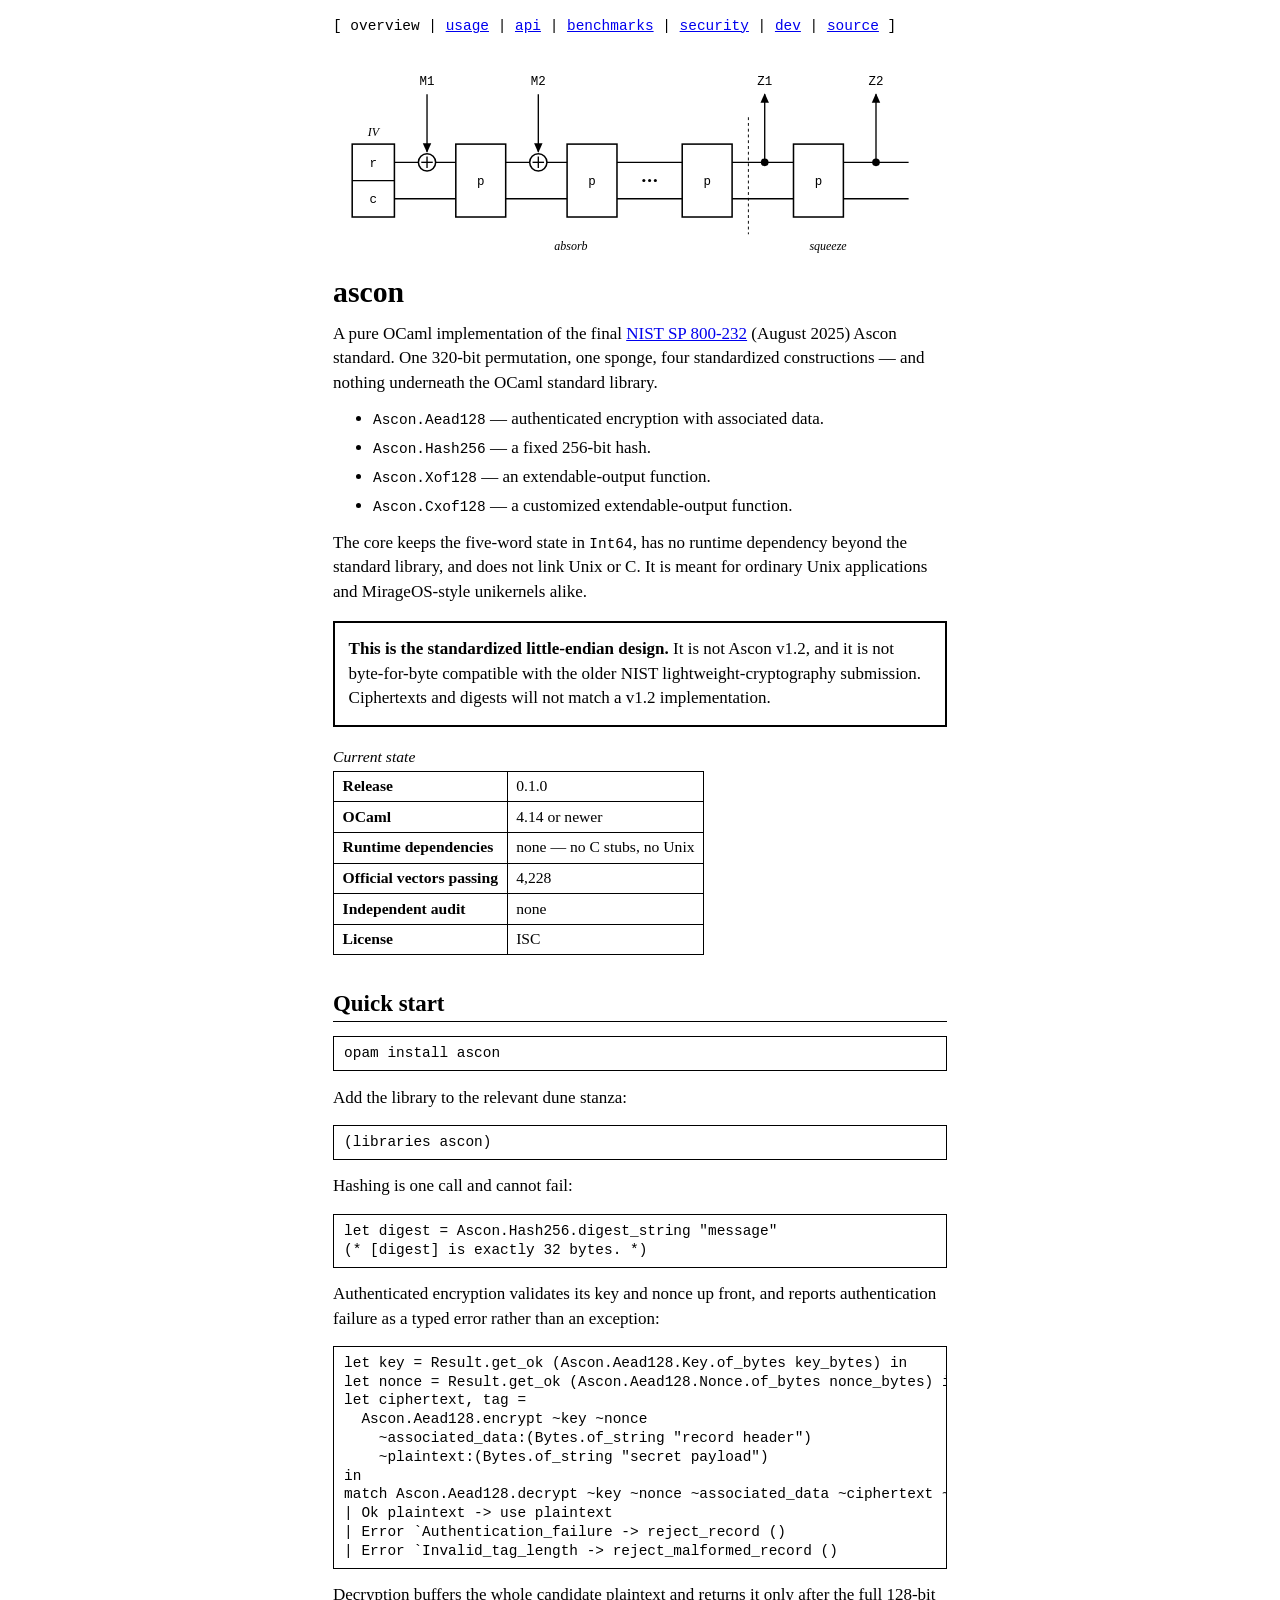
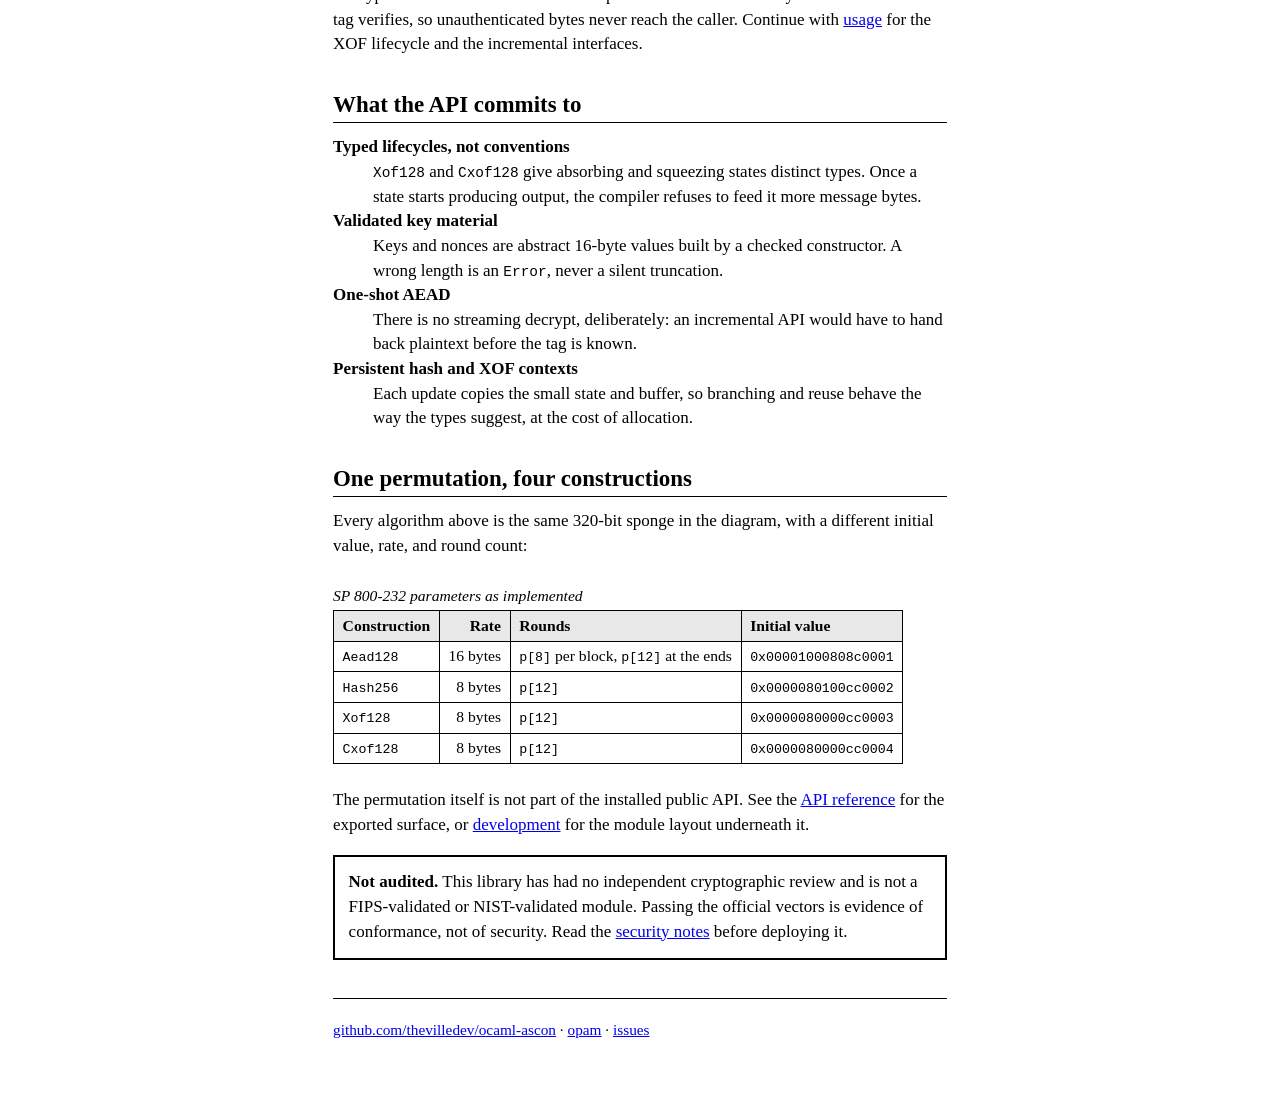
==== website/index.html @ 7b0833b7 "docs: add documentation website Add a static documentation site under website/, matching the plain b" ====
<!doctype html>
<html lang="en">
  <head>
    <meta charset="utf-8">
    <meta name="viewport" content="width=device-width, initial-scale=1">
    <meta
      name="description"
      content="ascon is a pure OCaml implementation of the final NIST SP 800-232 Ascon-AEAD128, Hash256, XOF128, and CXOF128 algorithms."
    >
    <meta name="theme-color" content="#ffffff">
    <meta property="og:type" content="website">
    <meta property="og:title" content="ascon">
    <meta
      property="og:description"
      content="NIST SP 800-232 Ascon in pure OCaml. No C, no Unix, no runtime dependencies."
    >
    <meta property="og:url" content="https://ville.dev/ocaml-ascon/">
    <meta property="og:image" content="https://ville.dev/ocaml-ascon/og.png">
    <meta property="og:image:width" content="1200">
    <meta property="og:image:height" content="630">
    <meta property="og:image:alt" content="ascon — NIST SP 800-232 in pure OCaml">
    <meta name="twitter:card" content="summary_large_image">
    <meta name="twitter:title" content="ascon">
    <meta name="twitter:description" content="NIST SP 800-232 Ascon in pure OCaml. No C, no Unix, no runtime dependencies.">
    <meta name="twitter:image" content="https://ville.dev/ocaml-ascon/og.png">
    <meta name="twitter:image:alt" content="ascon — NIST SP 800-232 in pure OCaml">
    <link rel="canonical" href="https://ville.dev/ocaml-ascon/">
    <link rel="stylesheet" href="styles.css?v=20260829">
    <title>ascon: NIST SP 800-232 in pure OCaml</title>
  </head>
  <body>
    <a class="skip-link" href="#content">Skip to content</a>
    <nav class="top" aria-label="Primary navigation">
      [ overview |
      <a href="usage.html">usage</a> |
      <a href="api.html">api</a> |
      <a href="benchmarks.html">benchmarks</a> |
      <a href="security.html">security</a> |
      <a href="development.html">dev</a> |
      <a href="https://github.com/thevilledev/ocaml-ascon">source</a> ]
    </nav>

    <main id="content">
      <svg class="diagram diagram-wide" viewBox="0 0 640 216" role="img"
        aria-label="The Ascon sponge: a 320-bit state split into a rate part and a capacity part. Message blocks M1 and M2 are XORed into the rate, each followed by the permutation p; after the last absorbed block the rate is read out as output blocks Z1 and Z2, with a permutation between them.">
        <defs>
          <marker id="tip-w" viewBox="0 0 10 10" refX="9" refY="5" markerWidth="7" markerHeight="7" orient="auto">
            <path d="M0 0.5 L10 5 L0 9.5 Z" fill="currentColor"></path>
          </marker>
        </defs>

        <text class="cap" x="42" y="88">IV</text>
        <rect class="box" x="20" y="96" width="44" height="76"></rect>
        <line class="wire" x1="20" y1="134" x2="64" y2="134"></line>
        <g class="lbl">
          <text x="42" y="115" dy="0.35em">r</text>
          <text x="42" y="153" dy="0.35em">c</text>
        </g>

        <g class="wire">
          <line x1="64" y1="115" x2="600" y2="115"></line>
          <line x1="64" y1="153" x2="600" y2="153"></line>
        </g>

        <text class="lbl" x="98" y="34">M1</text>
        <path class="flow" d="M98 44 L98 104" marker-end="url(#tip-w)"></path>
        <circle class="xor" cx="98" cy="115" r="9"></circle>
        <g class="wire">
          <line x1="92" y1="115" x2="104" y2="115"></line>
          <line x1="98" y1="109" x2="98" y2="121"></line>
        </g>

        <rect class="box" x="128" y="96" width="52" height="76"></rect>
        <text class="lbl" x="154" y="134" dy="0.35em">p</text>

        <text class="lbl" x="214" y="34">M2</text>
        <path class="flow" d="M214 44 L214 104" marker-end="url(#tip-w)"></path>
        <circle class="xor" cx="214" cy="115" r="9"></circle>
        <g class="wire">
          <line x1="208" y1="115" x2="220" y2="115"></line>
          <line x1="214" y1="109" x2="214" y2="121"></line>
        </g>

        <rect class="box" x="244" y="96" width="52" height="76"></rect>
        <text class="lbl" x="270" y="134" dy="0.35em">p</text>

        <g class="tap">
          <circle cx="324" cy="134" r="1.6"></circle>
          <circle cx="330" cy="134" r="1.6"></circle>
          <circle cx="336" cy="134" r="1.6"></circle>
        </g>

        <rect class="box" x="364" y="96" width="52" height="76"></rect>
        <text class="lbl" x="390" y="134" dy="0.35em">p</text>

        <line class="phase" x1="433" y1="68" x2="433" y2="190"></line>

        <text class="lbl" x="450" y="34">Z1</text>
        <path class="flow" d="M450 115 L450 44" marker-end="url(#tip-w)"></path>
        <circle class="tap" cx="450" cy="115" r="4"></circle>

        <rect class="box" x="480" y="96" width="52" height="76"></rect>
        <text class="lbl" x="506" y="134" dy="0.35em">p</text>

        <text class="lbl" x="566" y="34">Z2</text>
        <path class="flow" d="M566 115 L566 44" marker-end="url(#tip-w)"></path>
        <circle class="tap" cx="566" cy="115" r="4"></circle>

        <text class="cap" x="248" y="206">absorb</text>
        <text class="cap" x="516" y="206">squeeze</text>
      </svg>

      <svg class="diagram diagram-tall" viewBox="0 0 300 420" role="img"
        aria-label="The Ascon sponge: a 320-bit state split into a rate part and a capacity part. Message blocks M1 and M2 are XORed into the rate, each followed by the permutation p; after the last absorbed block the rate is read out as output blocks Z1 and Z2, with a permutation between them.">
        <defs>
          <marker id="tip-t" viewBox="0 0 10 10" refX="9" refY="5" markerWidth="7" markerHeight="7" orient="auto">
            <path d="M0 0.5 L10 5 L0 9.5 Z" fill="currentColor"></path>
          </marker>
        </defs>

        <text class="cap" x="150" y="20">IV</text>
        <rect class="box" x="88" y="28" width="124" height="32"></rect>
        <line class="wire" x1="150" y1="28" x2="150" y2="60"></line>
        <g class="lbl">
          <text x="119" y="44" dy="0.35em">r</text>
          <text x="181" y="44" dy="0.35em">c</text>
        </g>

        <g class="wire">
          <line x1="119" y1="60" x2="119" y2="406"></line>
          <line x1="181" y1="60" x2="181" y2="406"></line>
        </g>

        <text class="lbl end" x="30" y="84" dy="0.35em">M1</text>
        <path class="flow" d="M40 84 L106 84" marker-end="url(#tip-t)"></path>
        <circle class="xor" cx="119" cy="84" r="9"></circle>
        <g class="wire">
          <line x1="113" y1="84" x2="125" y2="84"></line>
          <line x1="119" y1="78" x2="119" y2="90"></line>
        </g>

        <rect class="box" x="88" y="106" width="124" height="28"></rect>
        <text class="lbl" x="150" y="120" dy="0.35em">p</text>

        <text class="lbl end" x="30" y="158" dy="0.35em">M2</text>
        <path class="flow" d="M40 158 L106 158" marker-end="url(#tip-t)"></path>
        <circle class="xor" cx="119" cy="158" r="9"></circle>
        <g class="wire">
          <line x1="113" y1="158" x2="125" y2="158"></line>
          <line x1="119" y1="152" x2="119" y2="164"></line>
        </g>

        <rect class="box" x="88" y="180" width="124" height="28"></rect>
        <text class="lbl" x="150" y="194" dy="0.35em">p</text>

        <g class="tap">
          <circle cx="150" cy="226" r="1.6"></circle>
          <circle cx="150" cy="232" r="1.6"></circle>
          <circle cx="150" cy="238" r="1.6"></circle>
        </g>
        <text class="cap start" x="222" y="236">absorb</text>

        <rect class="box" x="88" y="256" width="124" height="28"></rect>
        <text class="lbl" x="150" y="270" dy="0.35em">p</text>

        <line class="phase" x1="24" y1="298" x2="276" y2="298"></line>

        <text class="lbl end" x="30" y="320" dy="0.35em">Z1</text>
        <path class="flow" d="M119 320 L40 320" marker-end="url(#tip-t)"></path>
        <circle class="tap" cx="119" cy="320" r="4"></circle>

        <rect class="box" x="88" y="342" width="124" height="28"></rect>
        <text class="lbl" x="150" y="356" dy="0.35em">p</text>
        <text class="cap start" x="222" y="360">squeeze</text>

        <text class="lbl end" x="30" y="392" dy="0.35em">Z2</text>
        <path class="flow" d="M119 392 L40 392" marker-end="url(#tip-t)"></path>
        <circle class="tap" cx="119" cy="392" r="4"></circle>
      </svg>

      <h1>ascon</h1>

      <p>
        A pure OCaml implementation of the final
        <a href="https://doi.org/10.6028/NIST.SP.800-232">NIST SP 800-232</a>
        (August 2025) Ascon standard. One 320-bit permutation, one sponge, four
        standardized constructions &mdash; and nothing underneath the OCaml
        standard library.
      </p>

      <ul>
        <li><code>Ascon.Aead128</code> &mdash; authenticated encryption with associated data.</li>
        <li><code>Ascon.Hash256</code> &mdash; a fixed 256-bit hash.</li>
        <li><code>Ascon.Xof128</code> &mdash; an extendable-output function.</li>
        <li><code>Ascon.Cxof128</code> &mdash; a customized extendable-output function.</li>
      </ul>

      <p>
        The core keeps the five-word state in <code>Int64</code>, has no runtime
        dependency beyond the standard library, and does not link Unix or C. It
        is meant for ordinary Unix applications and MirageOS-style unikernels
        alike.
      </p>

      <div class="notice">
        <p>
          <strong>This is the standardized little-endian design.</strong> It is
          not Ascon v1.2, and it is not byte-for-byte compatible with the older
          NIST lightweight-cryptography submission. Ciphertexts and digests
          will not match a v1.2 implementation.
        </p>
      </div>

      <table>
        <caption>Current state</caption>
        <tbody>
          <tr><th scope="row">Release</th><td>0.1.0</td></tr>
          <tr><th scope="row">OCaml</th><td>4.14 or newer</td></tr>
          <tr><th scope="row">Runtime dependencies</th><td>none &mdash; no C stubs, no Unix</td></tr>
          <tr><th scope="row">Official vectors passing</th><td>4,228</td></tr>
          <tr><th scope="row">Independent audit</th><td>none</td></tr>
          <tr><th scope="row">License</th><td>ISC</td></tr>
        </tbody>
      </table>

      <h2 id="quick-start">Quick start</h2>

      <pre><code>opam install ascon</code></pre>

      <p>Add the library to the relevant dune stanza:</p>

      <pre><code>(libraries ascon)</code></pre>

      <p>Hashing is one call and cannot fail:</p>

      <pre><code>let digest = Ascon.Hash256.digest_string "message"
(* [digest] is exactly 32 bytes. *)</code></pre>

      <p>
        Authenticated encryption validates its key and nonce up front, and
        reports authentication failure as a typed error rather than an
        exception:
      </p>

      <pre><code>let key = Result.get_ok (Ascon.Aead128.Key.of_bytes key_bytes) in
let nonce = Result.get_ok (Ascon.Aead128.Nonce.of_bytes nonce_bytes) in
let ciphertext, tag =
  Ascon.Aead128.encrypt ~key ~nonce
    ~associated_data:(Bytes.of_string "record header")
    ~plaintext:(Bytes.of_string "secret payload")
in
match Ascon.Aead128.decrypt ~key ~nonce ~associated_data ~ciphertext ~tag with
| Ok plaintext -&gt; use plaintext
| Error `Authentication_failure -&gt; reject_record ()
| Error `Invalid_tag_length -&gt; reject_malformed_record ()</code></pre>

      <p>
        Decryption buffers the whole candidate plaintext and returns it only
        after the full 128-bit tag verifies, so unauthenticated bytes never
        reach the caller. Continue with
        <a href="usage.html">usage</a> for the XOF lifecycle and the
        incremental interfaces.
      </p>

      <h2 id="design">What the API commits to</h2>

      <dl>
        <dt><strong>Typed lifecycles, not conventions</strong></dt>
        <dd>
          <code>Xof128</code> and <code>Cxof128</code> give absorbing and
          squeezing states distinct types. Once a state starts producing
          output, the compiler refuses to feed it more message bytes.
        </dd>
        <dt><strong>Validated key material</strong></dt>
        <dd>
          Keys and nonces are abstract 16-byte values built by a checked
          constructor. A wrong length is an <code>Error</code>, never a
          silent truncation.
        </dd>
        <dt><strong>One-shot AEAD</strong></dt>
        <dd>
          There is no streaming decrypt, deliberately: an incremental API
          would have to hand back plaintext before the tag is known.
        </dd>
        <dt><strong>Persistent hash and XOF contexts</strong></dt>
        <dd>
          Each update copies the small state and buffer, so branching and
          reuse behave the way the types suggest, at the cost of allocation.
        </dd>
      </dl>

      <h2 id="sponge">One permutation, four constructions</h2>

      <p>
        Every algorithm above is the same 320-bit sponge in the diagram, with a
        different initial value, rate, and round count:
      </p>

      <div class="table-scroll">
        <table>
          <caption>SP 800-232 parameters as implemented</caption>
          <thead>
            <tr>
              <th scope="col">Construction</th>
              <th scope="col" class="n">Rate</th>
              <th scope="col">Rounds</th>
              <th scope="col">Initial value</th>
            </tr>
          </thead>
          <tbody>
            <tr><td><code>Aead128</code></td><td class="n">16 bytes</td><td><code>p[8]</code> per block, <code>p[12]</code> at the ends</td><td><code>0x00001000808c0001</code></td></tr>
            <tr><td><code>Hash256</code></td><td class="n">8 bytes</td><td><code>p[12]</code></td><td><code>0x0000080100cc0002</code></td></tr>
            <tr><td><code>Xof128</code></td><td class="n">8 bytes</td><td><code>p[12]</code></td><td><code>0x0000080000cc0003</code></td></tr>
            <tr><td><code>Cxof128</code></td><td class="n">8 bytes</td><td><code>p[12]</code></td><td><code>0x0000080000cc0004</code></td></tr>
          </tbody>
        </table>
      </div>

      <p>
        The permutation itself is not part of the installed public API. See the
        <a href="api.html">API reference</a> for the exported surface, or
        <a href="development.html#layout">development</a> for the module
        layout underneath it.
      </p>

      <div class="notice">
        <p>
          <strong>Not audited.</strong> This library has had no independent
          cryptographic review and is not a FIPS-validated or NIST-validated
          module. Passing the official vectors is evidence of conformance, not
          of security. Read the <a href="security.html">security notes</a>
          before deploying it.
        </p>
      </div>
    </main>

    <footer>
      <p>
        <a href="https://github.com/thevilledev/ocaml-ascon">github.com/thevilledev/ocaml-ascon</a>
        &middot; <a href="https://ocaml.org/p/ascon/latest">opam</a>
        &middot; <a href="https://github.com/thevilledev/ocaml-ascon/issues">issues</a>
      </p>
    </footer>
  </body>
</html>
---- website/styles.css ----
/* ascon — plain black-on-white documentation. */

* {
  box-sizing: border-box;
}

html {
  background: #fff;
  color: #000;
}

body {
  margin: 0 auto;
  padding: 0.75rem 1rem 3rem;
  max-width: 76ch;
  font-family: "Times New Roman", Times, serif;
  font-size: 1.0625rem;
  line-height: 1.45;
}

h1,
h2,
h3 {
  line-height: 1.2;
  margin: 1.5em 0 0.4em;
}

h1 {
  margin-top: 0.5em;
  font-size: 1.75em;
}

h2 {
  font-size: 1.35em;
  border-bottom: 1px solid #000;
  padding-bottom: 0.15em;
}

h3 {
  font-size: 1.1em;
}

p,
ul,
ol,
dl {
  margin: 0.7em 0;
}

li {
  margin: 0.25em 0;
}

a {
  color: #00e;
}

a:visited {
  color: #551a8b;
}

hr {
  border: 0;
  border-top: 1px solid #000;
  margin: 1.6em 0;
}

code,
pre,
samp,
kbd {
  font-family: ui-monospace, "SF Mono", Menlo, Consolas, "Liberation Mono", monospace;
  font-size: 0.85em;
}

pre {
  padding: 0.5em 0.7em;
  border: 1px solid #000;
  overflow-x: auto;
  line-height: 1.3;
}

pre code {
  font-size: 1em;
}

/* Header diagram: the sponge that every Ascon construction shares. */

.diagram {
  display: block;
  width: 100%;
  height: auto;
  margin: 0.9em auto 0.2em;
  color: #000;
}

.diagram .wire {
  fill: none;
  stroke: currentColor;
  stroke-width: 1.4;
}

.diagram .box {
  fill: #fff;
  stroke: currentColor;
  stroke-width: 1.6;
}

.diagram .xor {
  fill: #fff;
  stroke: currentColor;
  stroke-width: 1.6;
}

.diagram .tap {
  fill: currentColor;
}

.diagram .phase {
  fill: none;
  stroke: currentColor;
  stroke-width: 1;
  stroke-dasharray: 3 3;
}

.diagram .flow {
  fill: none;
  stroke: currentColor;
  stroke-width: 1.4;
}

.diagram text {
  fill: currentColor;
  text-anchor: middle;
}

.diagram .lbl {
  font-family: ui-monospace, "SF Mono", Menlo, Consolas, "Liberation Mono", monospace;
  font-size: 13px;
}

.diagram .cap {
  font-style: italic;
  font-size: 12.5px;
}

.diagram .start {
  text-anchor: start;
}

.diagram .end {
  text-anchor: end;
}

.diagram-tall {
  display: none;
}

@media (max-width: 560px) {
  .diagram-wide {
    display: none;
  }

  .diagram-tall {
    display: block;
    max-width: 300px;
  }
}

nav.top {
  font-family: ui-monospace, "SF Mono", Menlo, Consolas, "Liberation Mono", monospace;
  font-size: 0.85em;
  margin: 0.25em 0 1em;
  overflow-x: auto;
  white-space: nowrap;
}

table {
  border-collapse: collapse;
  margin: 0.8em 0;
  font-size: 0.92em;
}

caption {
  caption-side: top;
  text-align: left;
  font-style: italic;
  padding: 0.15em 0;
}

th,
td {
  border: 1px solid #000;
  padding: 0.22em 0.55em;
  text-align: left;
  vertical-align: top;
}

thead th {
  background: #e8e8e8;
}

td.n,
th.n {
  text-align: right;
  font-variant-numeric: tabular-nums;
}

.table-scroll {
  overflow-x: auto;
}

.notice {
  border: 2px solid #000;
  padding: 0.5em 0.8em;
  margin: 1em 0;
}

.notice p {
  margin: 0.3em 0;
}

.fine {
  font-size: 0.85em;
}

footer {
  margin-top: 2.5em;
  border-top: 1px solid #000;
  padding-top: 0.6em;
  font-size: 0.9em;
}

.skip-link {
  position: absolute;
  left: -999px;
}

.skip-link:focus {
  position: static;
}
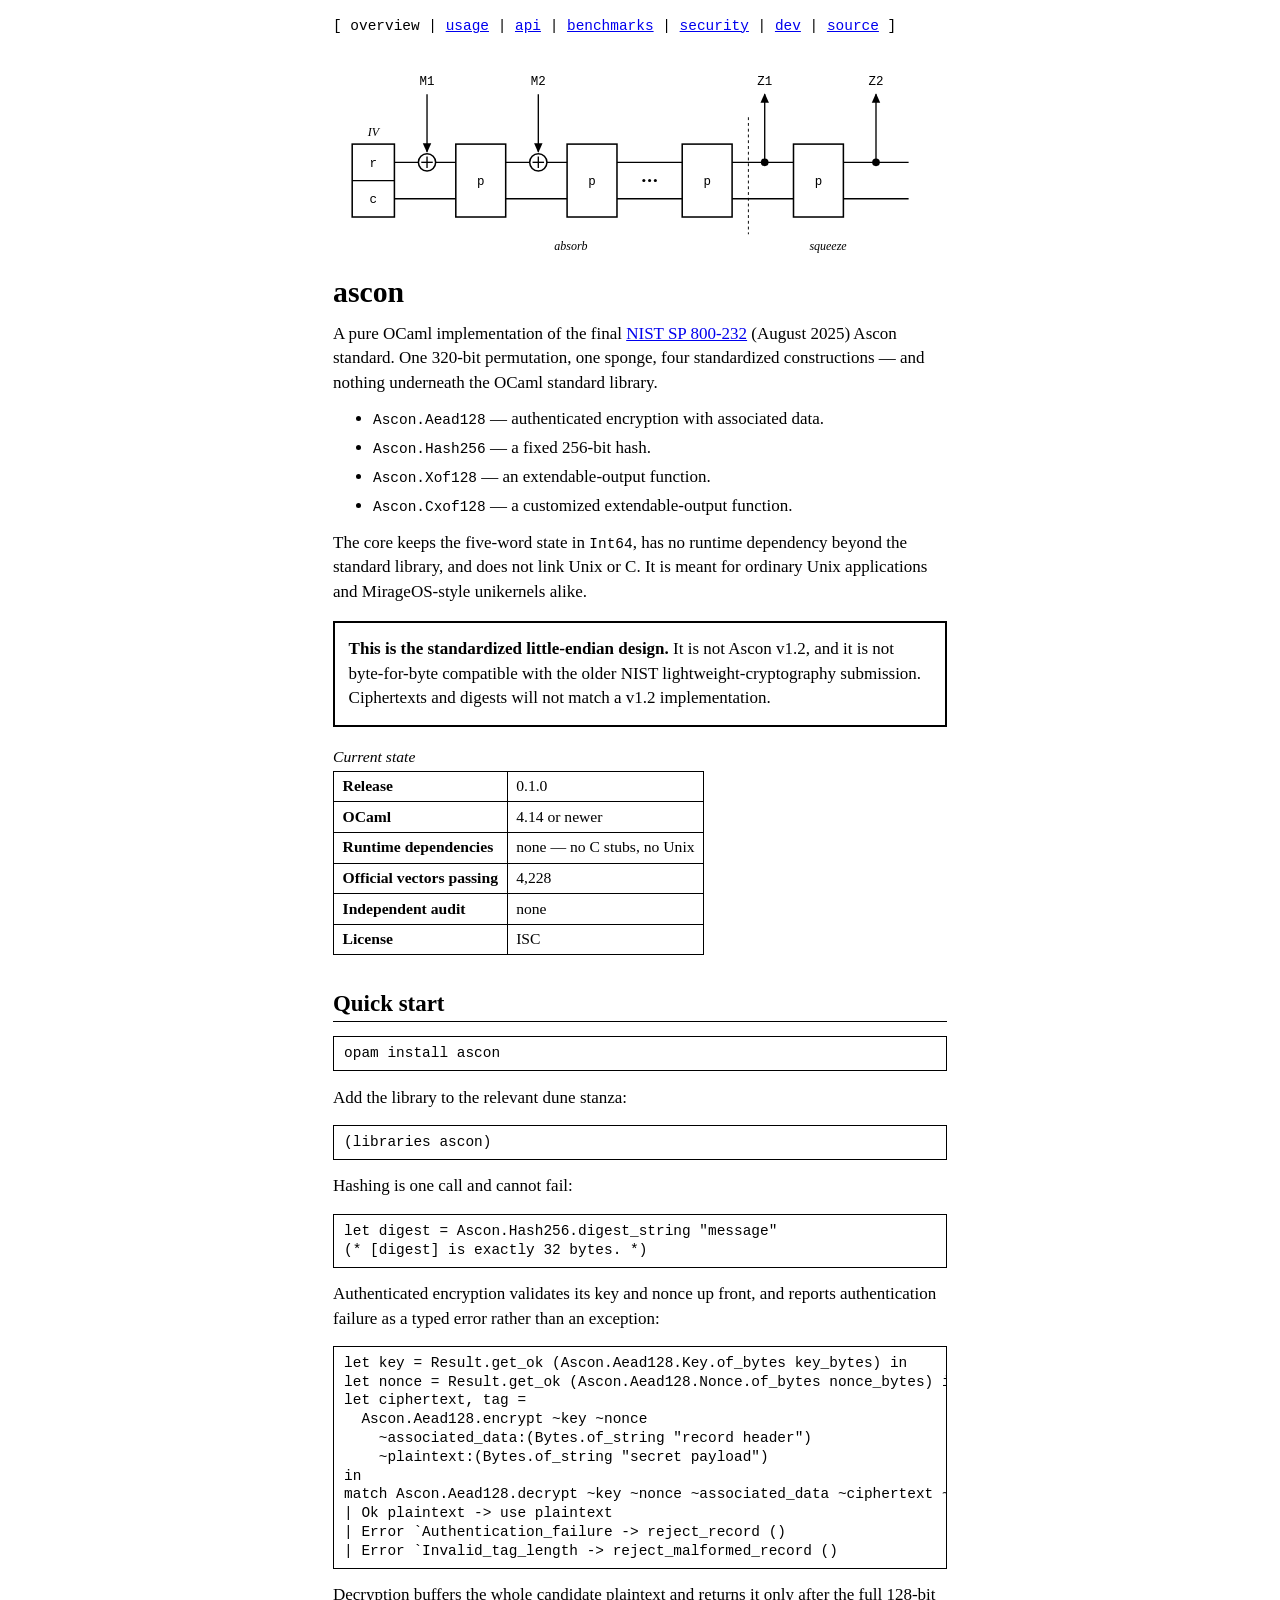
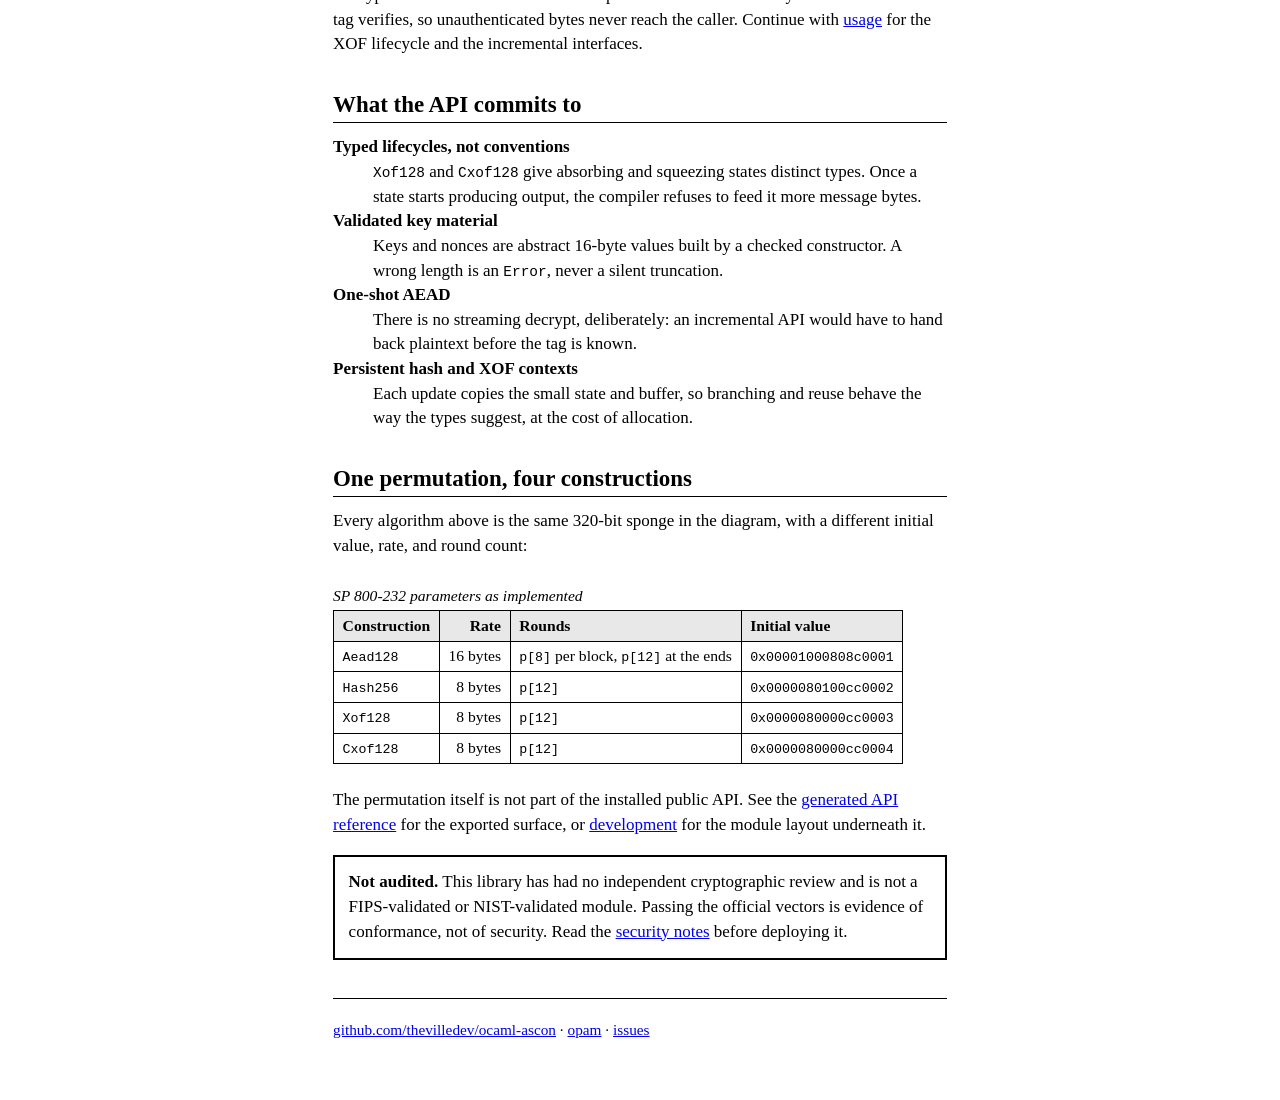
==== commit b7d6bfe4: "docs: remove redundant API page Link the website to the generated OCaml package documentation instea" ====
--- a/website/index.html
+++ b/website/index.html
@@ -33,7 +33,7 @@
     <nav class="top" aria-label="Primary navigation">
       [ overview |
       <a href="usage.html">usage</a> |
-      <a href="api.html">api</a> |
+      <a href="https://ocaml.org/p/ascon/latest">api</a> |
       <a href="benchmarks.html">benchmarks</a> |
       <a href="security.html">security</a> |
       <a href="development.html">dev</a> |
@@ -318,7 +318,8 @@
 
       <p>
         The permutation itself is not part of the installed public API. See the
-        <a href="api.html">API reference</a> for the exported surface, or
+        <a href="https://ocaml.org/p/ascon/latest">generated API reference</a>
+        for the exported surface, or
         <a href="development.html#layout">development</a> for the module
         layout underneath it.
       </p>
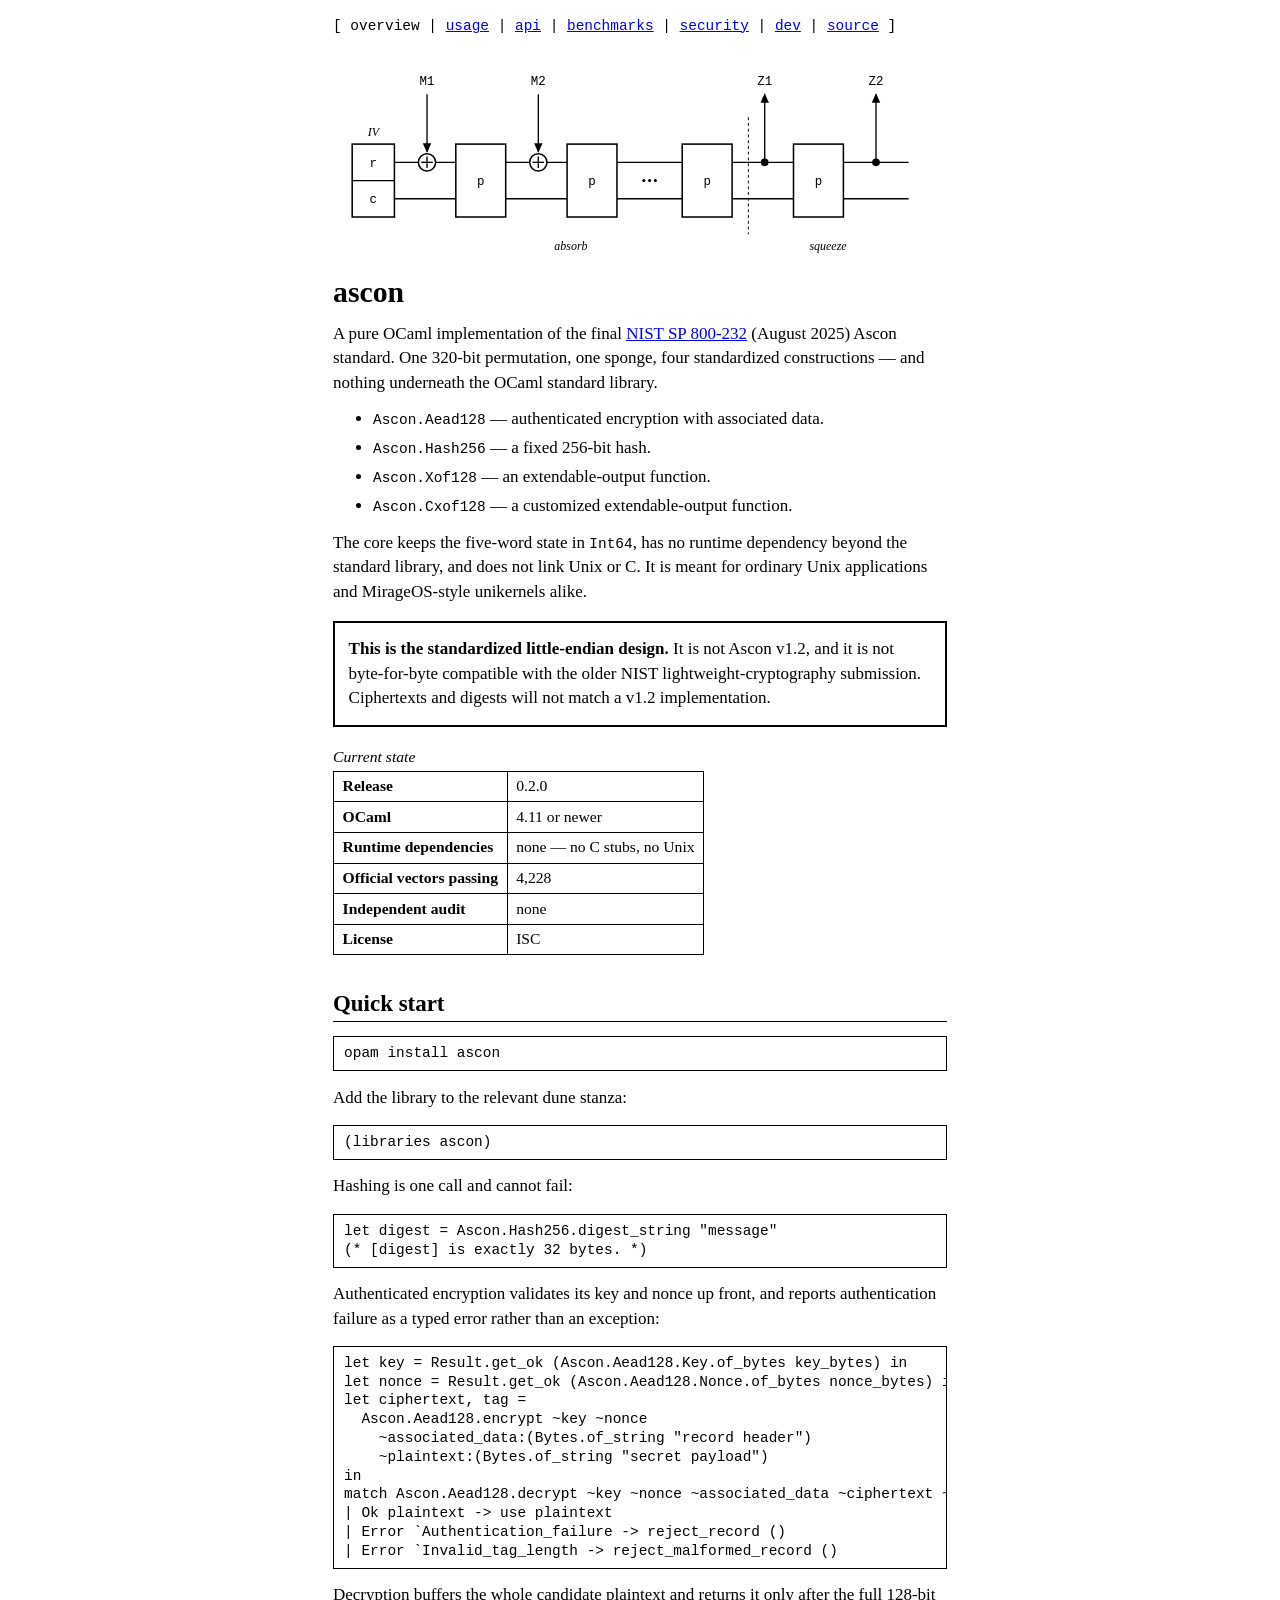
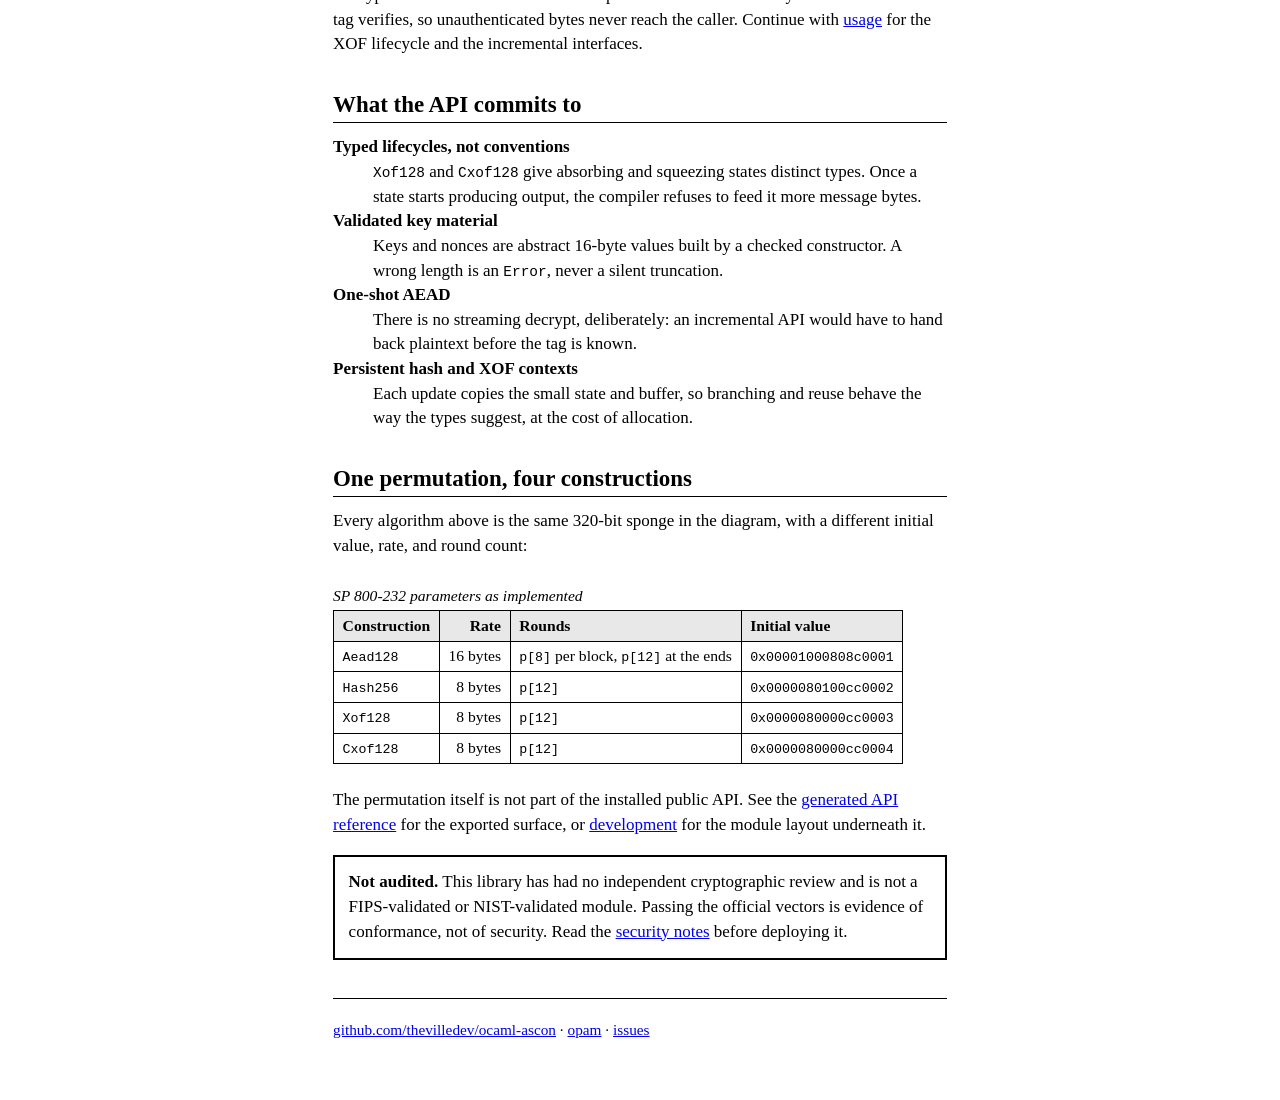
==== commit 526a881f: "chore(release): prepare 0.2.0 Release the expanded documentation and broader compiler compatibility." ====
--- a/website/index.html
+++ b/website/index.html
@@ -214,8 +214,8 @@
       <table>
         <caption>Current state</caption>
         <tbody>
-          <tr><th scope="row">Release</th><td>0.1.0</td></tr>
-          <tr><th scope="row">OCaml</th><td>4.14 or newer</td></tr>
+          <tr><th scope="row">Release</th><td>0.2.0</td></tr>
+          <tr><th scope="row">OCaml</th><td>4.11 or newer</td></tr>
           <tr><th scope="row">Runtime dependencies</th><td>none &mdash; no C stubs, no Unix</td></tr>
           <tr><th scope="row">Official vectors passing</th><td>4,228</td></tr>
           <tr><th scope="row">Independent audit</th><td>none</td></tr>
